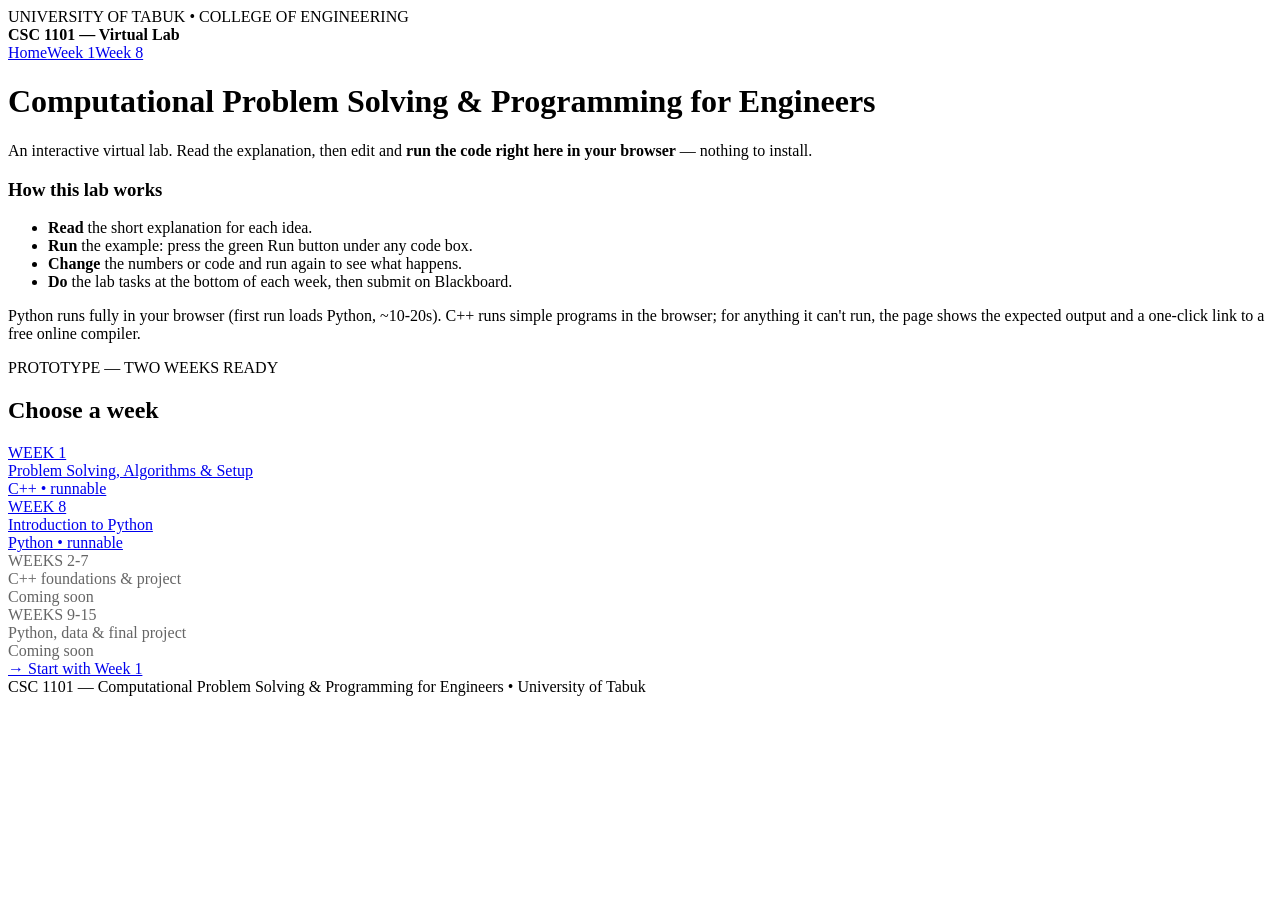
==== index.html @ ca1d10b5 "Add files via upload" ====
<!doctype html>
<html lang="en">
<head>
<meta charset="utf-8">
<meta name="viewport" content="width=device-width, initial-scale=1">
<title>CSC 1101 - Virtual Lab</title>
<link rel="stylesheet" href="assets/style.css">
</head>
<body>
<header class="site"><div class="wrap">
  <div class="brand"><div class="kicker">UNIVERSITY OF TABUK &bull; COLLEGE OF ENGINEERING</div><b>CSC 1101 &mdash; Virtual Lab</b></div>
  <nav><a href="index.html">Home</a><a href="week01.html">Week 1</a><a href="week08.html">Week 8</a></nav>
</div></header>

<div class="wrap">
  <h1 class="page">Computational Problem Solving &amp; Programming for Engineers</h1>
  <p class="sub">An interactive virtual lab. Read the explanation, then edit and <b>run the code right here in your browser</b> &mdash; nothing to install.</p>

  <div class="card">
    <h3>How this lab works</h3>
    <ul class="clean">
      <li><b>Read</b> the short explanation for each idea.</li>
      <li><b>Run</b> the example: press the green <span class="pill">Run</span> button under any code box.</li>
      <li><b>Change</b> the numbers or code and run again to see what happens.</li>
      <li><b>Do</b> the lab tasks at the bottom of each week, then submit on Blackboard.</li>
    </ul>
    <p class="note">Python runs fully in your browser (first run loads Python, ~10-20s). C++ runs simple programs in the browser; for anything it can't run, the page shows the expected output and a one-click link to a free online compiler.</p>
  </div>

  <div class="kick">PROTOTYPE &mdash; TWO WEEKS READY</div>
  <h2>Choose a week</h2>
  <div class="grid3">
    <a class="weekcard" href="week01.html"><div class="wk">WEEK 1</div>
      <div class="tt">Problem Solving, Algorithms &amp; Setup</div>
      <span class="badge cpp">C++ &bull; runnable</span></a>
    <a class="weekcard" href="week08.html"><div class="wk">WEEK 8</div>
      <div class="tt">Introduction to Python</div>
      <span class="badge py">Python &bull; runnable</span></a>
    <div class="weekcard" style="opacity:.6;cursor:default"><div class="wk">WEEKS 2-7</div>
      <div class="tt">C++ foundations &amp; project</div>
      <span class="badge soon">Coming soon</span></div>
    <div class="weekcard" style="opacity:.6;cursor:default"><div class="wk">WEEKS 9-15</div>
      <div class="tt">Python, data &amp; final project</div>
      <span class="badge soon">Coming soon</span></div>
  </div>

  <a class="backlink" href="week01.html">&rarr; Start with Week 1</a>
</div>

<footer class="site"><div class="wrap">CSC 1101 &mdash; Computational Problem Solving &amp; Programming for Engineers &bull; University of Tabuk</div></footer>
</body>
</html>
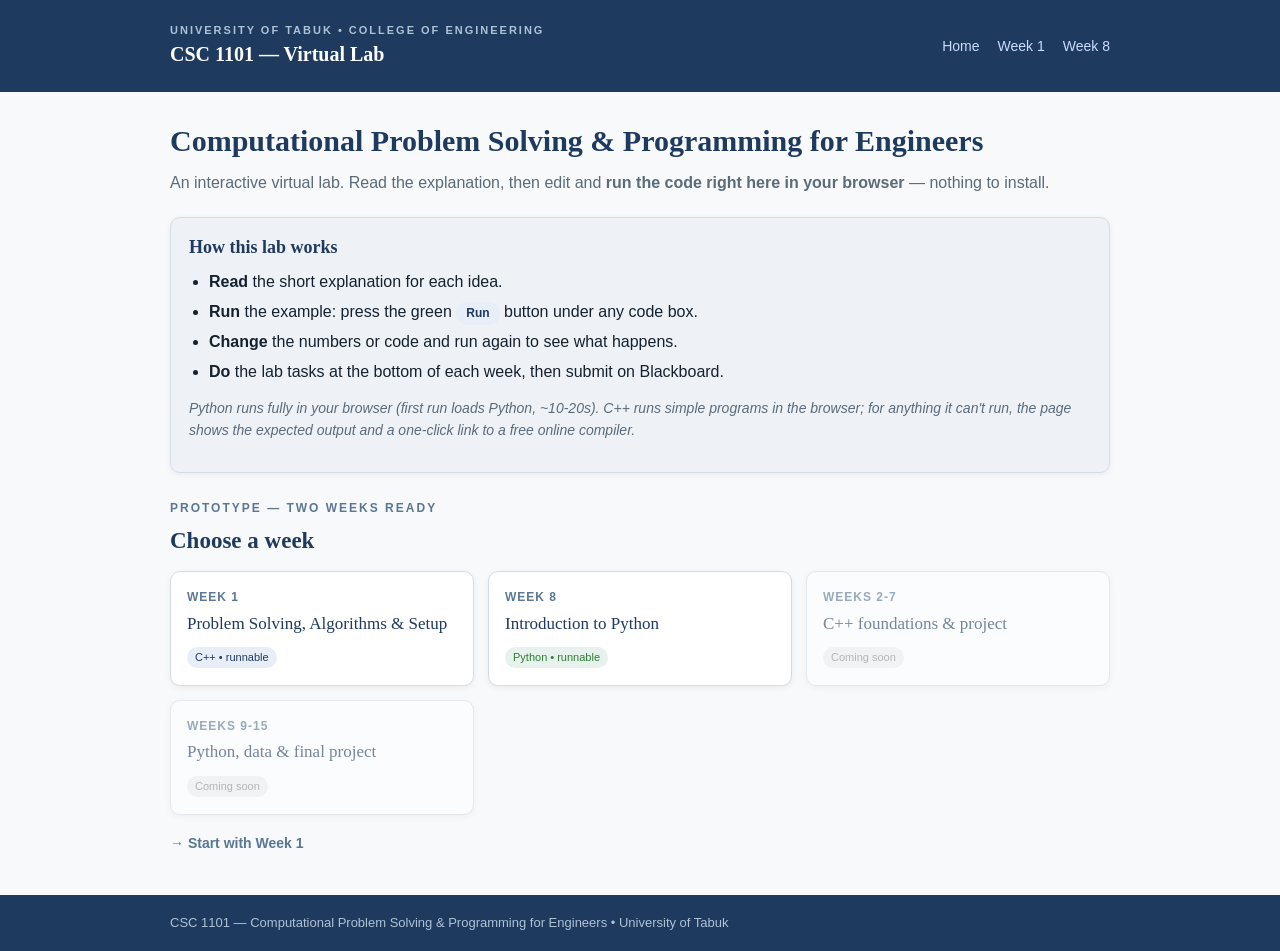
==== commit c3c160cf: "Add files via upload" ====
--- a/index.html
+++ b/index.html
@@ -4,7 +4,83 @@
 <meta charset="utf-8">
 <meta name="viewport" content="width=device-width, initial-scale=1">
 <title>CSC 1101 - Virtual Lab</title>
-<link rel="stylesheet" href="assets/style.css">
+<style>
+:root{
+  --navy:#1F3A5F; --steel:#5B7794; --ink:#15212e; --muted:#5b6b7a;
+  --card:#eef2f6; --line:#d4dde6; --bg:#f7f9fb; --white:#fff;
+  --ok:#2E7D32; --bad:#B23B3B; --codebg:#1E2A38;
+}
+*{box-sizing:border-box}
+body{margin:0;font-family:Calibri,'Segoe UI',Arial,sans-serif;color:var(--ink);
+  background:var(--bg);line-height:1.55}
+a{color:var(--navy)}
+.wrap{max-width:980px;margin:0 auto;padding:0 20px}
+header.site{background:var(--navy);color:#fff;padding:22px 0}
+header.site .wrap{display:flex;align-items:center;justify-content:space-between;gap:16px;flex-wrap:wrap}
+header.site .brand b{font-family:Cambria,Georgia,serif;font-size:20px}
+header.site .kicker{letter-spacing:2px;font-size:11px;color:#AEC2D6;font-weight:bold}
+header.site nav a{color:#CADCFC;text-decoration:none;margin-left:18px;font-size:14px}
+header.site nav a:hover{text-decoration:underline}
+h1.page{font-family:Cambria,Georgia,serif;color:var(--navy);font-size:30px;margin:26px 0 6px}
+.sub{color:var(--muted);margin:0 0 22px;font-size:16px}
+.kick{letter-spacing:2px;font-size:12px;font-weight:bold;color:var(--steel);margin-top:26px}
+h2{font-family:Cambria,Georgia,serif;color:var(--navy);font-size:23px;margin:6px 0 12px}
+h3{font-family:Cambria,Georgia,serif;color:var(--navy);font-size:18px;margin:18px 0 6px}
+.card{background:var(--card);border:1px solid var(--line);border-radius:10px;padding:16px 18px;margin:12px 0;
+  box-shadow:0 2px 6px rgba(0,0,0,.06)}
+.card h3{margin-top:0}
+.grid{display:grid;grid-template-columns:1fr 1fr;gap:16px}
+.grid3{display:grid;grid-template-columns:1fr 1fr 1fr;gap:14px}
+@media(max-width:760px){.grid,.grid3{grid-template-columns:1fr}}
+.note{color:var(--muted);font-style:italic;font-size:14px}
+ul.clean{margin:8px 0;padding-left:20px}
+ul.clean li{margin:5px 0}
+.weekcard{display:block;background:#fff;border:1px solid var(--line);border-radius:10px;padding:16px;
+  text-decoration:none;color:var(--ink);box-shadow:0 2px 6px rgba(0,0,0,.06);transition:transform .08s}
+.weekcard:hover{transform:translateY(-2px)}
+.weekcard .wk{color:var(--steel);font-weight:bold;font-size:12px;letter-spacing:1px}
+.weekcard .tt{font-family:Cambria,Georgia,serif;color:var(--navy);font-size:17px;margin:4px 0}
+.weekcard .badge{display:inline-block;font-size:11px;padding:2px 8px;border-radius:20px;margin-top:6px}
+.badge.cpp{background:#e7eef7;color:var(--navy)}
+.badge.py{background:#e7f1ee;color:var(--ok)}
+.badge.soon{background:#eee;color:#888}
+/* code lab */
+.lab{margin:14px 0;border:1px solid var(--line);border-radius:10px;overflow:hidden;background:#fff;
+  box-shadow:0 2px 6px rgba(0,0,0,.06)}
+.lab .bar{display:flex;align-items:center;justify-content:space-between;background:var(--navy);color:#fff;
+  padding:8px 12px;font-size:13px}
+.lab .bar .lang{font-weight:bold;letter-spacing:1px;color:#AEC2D6;font-size:11px}
+.lab .bar .btns button{font-family:inherit;font-size:13px;border:0;border-radius:6px;padding:6px 14px;
+  margin-left:8px;cursor:pointer}
+.btn-run{background:#3ea06a;color:#fff;font-weight:bold}
+.btn-run:hover{background:#34895a}
+.btn-copy{background:#3a4a5e;color:#fff}
+.btn-copy:hover{background:#46586e}
+textarea.code{width:100%;border:0;background:var(--codebg);color:#e7edf3;
+  font-family:'Courier New',Consolas,monospace;font-size:14px;line-height:1.5;padding:12px 14px;
+  display:block;resize:vertical;min-height:120px;white-space:pre;overflow:auto;tab-size:4;-moz-tab-size:4}
+textarea.code:focus{outline:2px solid #3ea06a;outline-offset:-2px}
+.lab .out{border-top:1px solid var(--line);background:#0f1620;color:#e7edf3;font-family:'Courier New',monospace;
+  font-size:13px;white-space:pre-wrap;padding:12px 14px;min-height:20px;display:none}
+.lab .out.show{display:block}
+.lab .out .err{color:#ff9b9b}
+.lab .out .muted{color:#8aa0b3}
+.walk{margin:8px 0 0;padding-left:0;list-style:none}
+.walk li{margin:6px 0;font-size:14px}
+.walk code{background:#eef2f6;border-radius:4px;padding:1px 5px;color:var(--navy);font-weight:bold}
+.tasks{counter-reset:t}
+.tasks .task{background:#f4f7fb;border:1px solid var(--line);border-radius:8px;padding:12px 14px;margin:10px 0}
+.tasks .task .n{display:inline-block;background:var(--navy);color:#fff;border-radius:50%;width:24px;height:24px;
+  text-align:center;line-height:24px;font-weight:bold;margin-right:8px;font-size:13px}
+table.ref{border-collapse:collapse;width:100%;margin:10px 0;font-size:14px}
+table.ref th{background:var(--navy);color:#fff;text-align:left;padding:8px 10px}
+table.ref td{border:1px solid var(--line);padding:7px 10px}
+table.ref tr:nth-child(even) td{background:#f4f6f8}
+.pill{display:inline-block;background:#e7eef7;color:var(--navy);border-radius:20px;padding:2px 10px;font-size:12px;font-weight:bold}
+footer.site{margin-top:40px;background:var(--navy);color:#AEC2D6;padding:18px 0;font-size:13px}
+.backlink{display:inline-block;margin:18px 0 0;font-size:14px;text-decoration:none;color:var(--steel);font-weight:bold}
+
+</style>
 </head>
 <body>
 <header class="site"><div class="wrap">
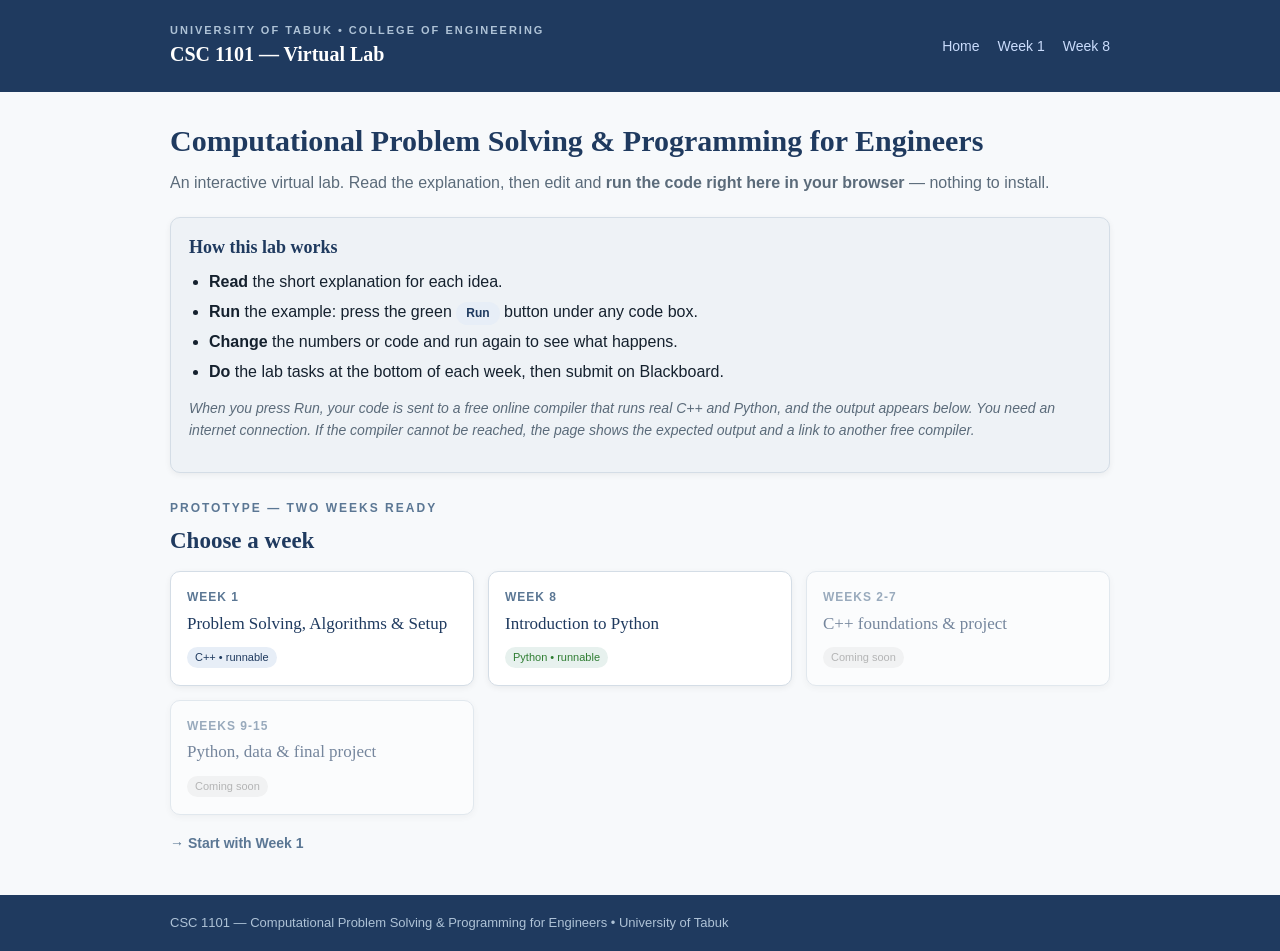
==== commit 97d00819: "Add files via upload" ====
--- a/index.html
+++ b/index.html
@@ -100,7 +100,7 @@
       <li><b>Change</b> the numbers or code and run again to see what happens.</li>
       <li><b>Do</b> the lab tasks at the bottom of each week, then submit on Blackboard.</li>
     </ul>
-    <p class="note">Python runs fully in your browser (first run loads Python, ~10-20s). C++ runs simple programs in the browser; for anything it can't run, the page shows the expected output and a one-click link to a free online compiler.</p>
+    <p class="note">When you press Run, your code is sent to a free online compiler that runs real C++ and Python, and the output appears below. You need an internet connection. If the compiler cannot be reached, the page shows the expected output and a link to another free compiler.</p>
   </div>
 
   <div class="kick">PROTOTYPE &mdash; TWO WEEKS READY</div>
